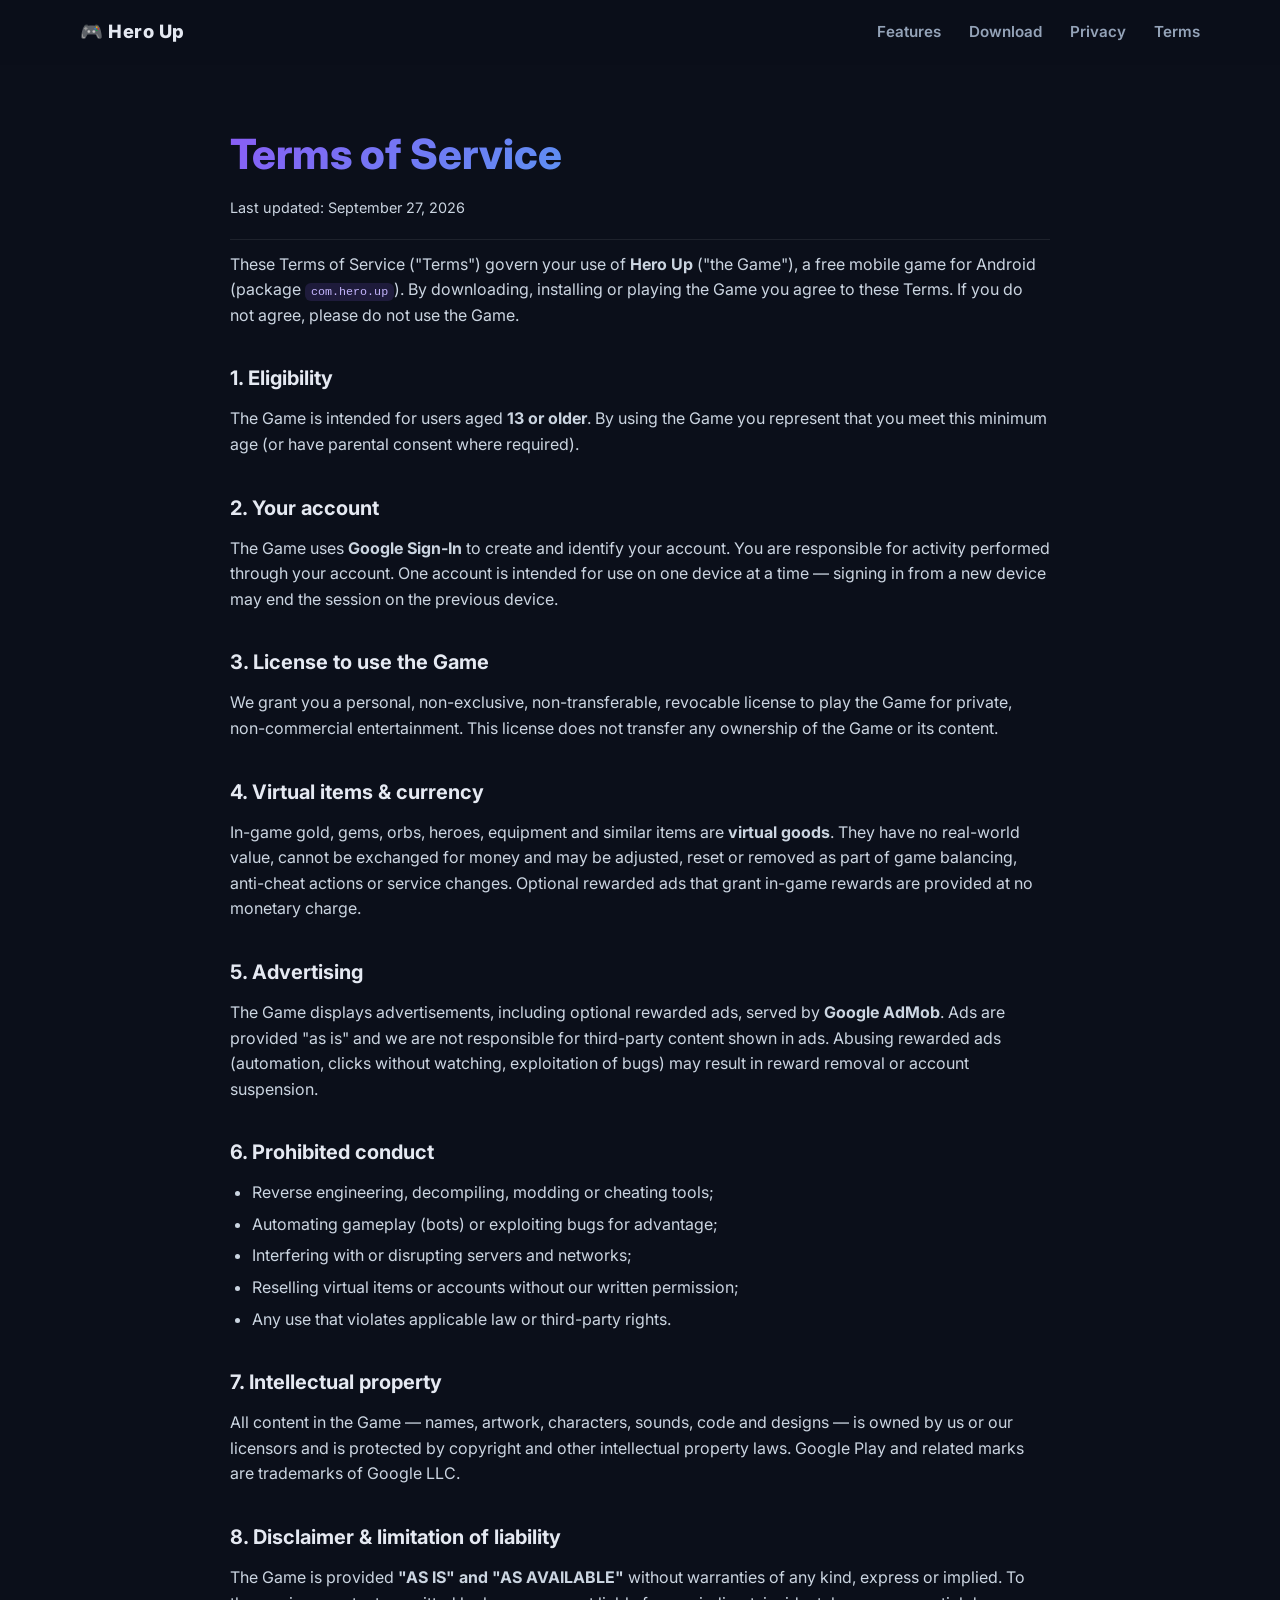
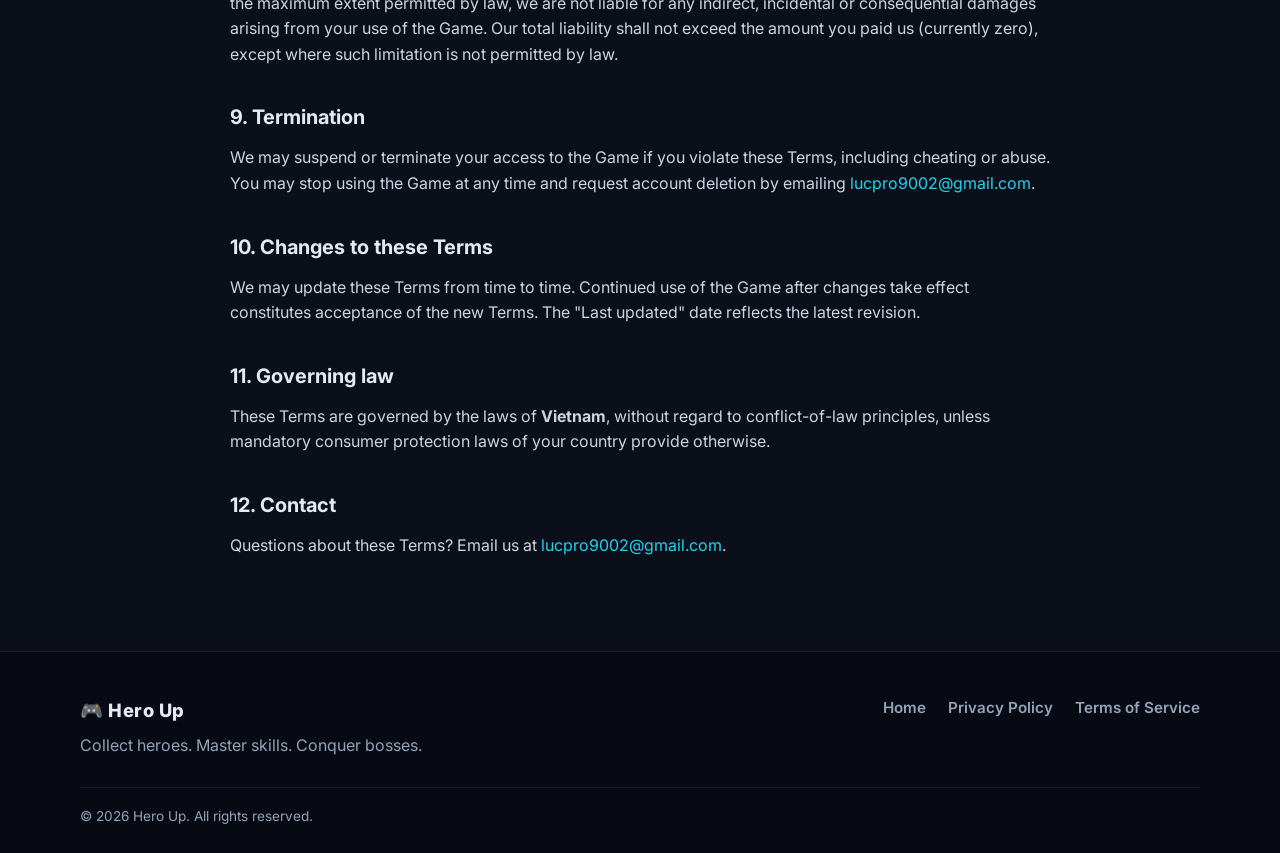
==== terms-of-service.html @ 2a6aec5f "first commit" ====
<!DOCTYPE html>
<html lang="en">
<head>
  <meta charset="UTF-8">
  <meta name="viewport" content="width=device-width, initial-scale=1.0">
  <title>Terms of Service — Hero Up</title>
  <meta name="description" content="Terms of Service for the Hero Up mobile game.">
  <link rel="icon" href="data:image/svg+xml,<svg xmlns='http://www.w3.org/2000/svg' viewBox='0 0 100 100'><text y='.9em' font-size='90'>🎮</text></svg>">
  <link rel="preconnect" href="https://fonts.googleapis.com">
  <link href="https://fonts.googleapis.com/css2?family=Inter:wght@400;600;700;800&display=swap" rel="stylesheet">
  <link rel="stylesheet" href="css/style.css">
</head>
<body>

<header class="site-header">
  <nav class="nav container">
    <a class="brand" href="index.html">🎮 Hero&nbsp;Up</a>
    <button class="nav-toggle" aria-label="Open menu">☰</button>
    <ul class="nav-links">
      <li><a href="index.html#features">Features</a></li>
      <li><a href="index.html#download">Download</a></li>
      <li><a href="privacy-policy.html">Privacy</a></li>
      <li><a href="terms-of-service.html">Terms</a></li>
    </ul>
  </nav>
</header>

<main class="legal-page">
  <div class="container legal-container">
    <h1>Terms of Service</h1>
    <p class="legal-updated">Last updated: September 27, 2026</p>

    <p>These Terms of Service ("Terms") govern your use of <strong>Hero Up</strong>
    ("the Game"), a free mobile game for Android (package <code>com.hero.up</code>).
    By downloading, installing or playing the Game you agree to these Terms.
    If you do not agree, please do not use the Game.</p>

    <h2>1. Eligibility</h2>
    <p>The Game is intended for users aged <strong>13 or older</strong>. By using the Game
    you represent that you meet this minimum age (or have parental consent where required).</p>

    <h2>2. Your account</h2>
    <p>The Game uses <strong>Google Sign-In</strong> to create and identify your account.
    You are responsible for activity performed through your account. One account is intended
    for use on one device at a time — signing in from a new device may end the session on
    the previous device.</p>

    <h2>3. License to use the Game</h2>
    <p>We grant you a personal, non-exclusive, non-transferable, revocable license to play
    the Game for private, non-commercial entertainment. This license does not transfer any
    ownership of the Game or its content.</p>

    <h2>4. Virtual items &amp; currency</h2>
    <p>In-game gold, gems, orbs, heroes, equipment and similar items are <strong>virtual goods</strong>.
    They have no real-world value, cannot be exchanged for money and may be adjusted, reset or
    removed as part of game balancing, anti-cheat actions or service changes. Optional rewarded
    ads that grant in-game rewards are provided at no monetary charge.</p>

    <h2>5. Advertising</h2>
    <p>The Game displays advertisements, including optional rewarded ads, served by
    <strong>Google AdMob</strong>. Ads are provided "as is" and we are not responsible for
    third-party content shown in ads. Abusing rewarded ads (automation, clicks without
    watching, exploitation of bugs) may result in reward removal or account suspension.</p>

    <h2>6. Prohibited conduct</h2>
    <ul>
      <li>Reverse engineering, decompiling, modding or cheating tools;</li>
      <li>Automating gameplay (bots) or exploiting bugs for advantage;</li>
      <li>Interfering with or disrupting servers and networks;</li>
      <li>Reselling virtual items or accounts without our written permission;</li>
      <li>Any use that violates applicable law or third-party rights.</li>
    </ul>

    <h2>7. Intellectual property</h2>
    <p>All content in the Game — names, artwork, characters, sounds, code and designs —
    is owned by us or our licensors and is protected by copyright and other intellectual
    property laws. Google Play and related marks are trademarks of Google LLC.</p>

    <h2>8. Disclaimer &amp; limitation of liability</h2>
    <p>The Game is provided <strong>"AS IS" and "AS AVAILABLE"</strong> without warranties of
    any kind, express or implied. To the maximum extent permitted by law, we are not liable for
    any indirect, incidental or consequential damages arising from your use of the Game.
    Our total liability shall not exceed the amount you paid us (currently zero), except where
    such limitation is not permitted by law.</p>

    <h2>9. Termination</h2>
    <p>We may suspend or terminate your access to the Game if you violate these Terms, including
    cheating or abuse. You may stop using the Game at any time and request account deletion by
    emailing <a href="mailto:lucpro9002@gmail.com">lucpro9002@gmail.com</a>.</p>

    <h2>10. Changes to these Terms</h2>
    <p>We may update these Terms from time to time. Continued use of the Game after changes
    take effect constitutes acceptance of the new Terms. The "Last updated" date reflects the
    latest revision.</p>

    <h2>11. Governing law</h2>
    <p>These Terms are governed by the laws of <strong>Vietnam</strong>, without regard to
    conflict-of-law principles, unless mandatory consumer protection laws of your country
    provide otherwise.</p>

    <h2>12. Contact</h2>
    <p>Questions about these Terms? Email us at
    <a href="mailto:lucpro9002@gmail.com">lucpro9002@gmail.com</a>.</p>
  </div>
</main>

<footer class="site-footer">
  <div class="container footer-grid">
    <div>
      <div class="brand">🎮 Hero&nbsp;Up</div>
      <p class="muted">Collect heroes. Master skills. Conquer bosses.</p>
    </div>
    <nav class="footer-links">
      <a href="index.html">Home</a>
      <a href="privacy-policy.html">Privacy Policy</a>
      <a href="terms-of-service.html">Terms of Service</a>
    </nav>
  </div>
  <div class="container footer-bottom">
    <span>© 2026 Hero Up. All rights reserved.</span>
  </div>
</footer>

<script src="js/main.js"></script>
</body>
</html>
---- css/style.css ----
/* ============================================================
   Hero Up — official website stylesheet
   Dark gaming theme · Inter · gradient accents · responsive
   ============================================================ */

:root {
  --bg: #0b0f1a;
  --bg-soft: #111827;
  --bg-card: #151c2e;
  --border: rgba(255, 255, 255, 0.08);
  --text: #e5e9f2;
  --muted: #94a3b8;
  --accent: #8b5cf6;
  --accent-2: #22d3ee;
  --grad: linear-gradient(135deg, #8b5cf6 0%, #22d3ee 100%);
  --radius: 16px;
  --shadow: 0 10px 40px rgba(0, 0, 0, 0.45);
  --font: "Inter", system-ui, -apple-system, "Segoe UI", Roboto, sans-serif;
}

* { margin: 0; padding: 0; box-sizing: border-box; }

html { scroll-behavior: smooth; }

body {
  font-family: var(--font);
  background: var(--bg);
  color: var(--text);
  line-height: 1.6;
  -webkit-font-smoothing: antialiased;
}

img { max-width: 100%; display: block; }
a { color: var(--accent-2); text-decoration: none; }
a:hover { text-decoration: underline; }
code {
  background: rgba(139, 92, 246, 0.15);
  padding: 2px 6px; border-radius: 6px;
  font-size: 0.9em; color: #c4b5fd;
}

.container { width: min(1120px, 92%); margin-inline: auto; }

.muted { color: var(--muted); }
.small { font-size: 0.85rem; }

.grad-text {
  background: var(--grad);
  -webkit-background-clip: text;
  background-clip: text;
  color: transparent;
}

/* ===== Header / Nav ===== */
.site-header {
  position: sticky; top: 0; z-index: 50;
  background: rgba(11, 15, 26, 0.85);
  backdrop-filter: blur(12px);
  border-bottom: 1px solid transparent;
  transition: border-color 0.2s, box-shadow 0.2s;
}
.site-header.scrolled {
  border-bottom-color: var(--border);
  box-shadow: 0 6px 24px rgba(0, 0, 0, 0.35);
}

.nav {
  display: flex; align-items: center; justify-content: space-between;
  height: 64px;
}
.brand {
  font-weight: 800; font-size: 1.15rem; color: var(--text);
  letter-spacing: 0.5px;
}
.brand:hover { text-decoration: none; }

.nav-links {
  display: flex; gap: 28px; list-style: none; align-items: center;
}
.nav-links a {
  color: var(--muted); font-weight: 600; font-size: 0.95rem;
  transition: color 0.15s;
}
.nav-links a:hover { color: var(--text); text-decoration: none; }

.nav-toggle {
  display: none;
  background: none; border: 0; color: var(--text);
  font-size: 1.5rem; cursor: pointer;
}

/* ===== Buttons ===== */
.btn {
  display: inline-block;
  padding: 14px 28px;
  border-radius: 999px;
  font-weight: 700; font-size: 1rem;
  cursor: pointer; border: 0;
  transition: transform 0.15s, box-shadow 0.15s, background 0.15s;
}
.btn:hover { transform: translateY(-2px); text-decoration: none; }
.btn-primary {
  background: var(--grad);
  color: #0b0f1a;
  box-shadow: 0 8px 24px rgba(139, 92, 246, 0.35);
}
.btn-primary:hover { box-shadow: 0 12px 32px rgba(34, 211, 238, 0.35); }
.btn-ghost {
  background: transparent;
  color: var(--text);
  border: 1px solid var(--border);
}
.btn-ghost:hover { background: rgba(255, 255, 255, 0.06); }
.btn-lg { padding: 18px 40px; font-size: 1.1rem; }

/* ===== Hero ===== */
.hero {
  position: relative;
  padding: 90px 0 70px;
  overflow: hidden;
  background:
    radial-gradient(600px 300px at 15% 0%, rgba(139, 92, 246, 0.25), transparent 60%),
    radial-gradient(700px 400px at 90% 20%, rgba(34, 211, 238, 0.15), transparent 60%);
}
.hero-grid {
  display: grid;
  grid-template-columns: 1.15fr 0.85fr;
  gap: 48px;
  align-items: center;
}
.badge {
  display: inline-block;
  font-size: 0.8rem; font-weight: 700;
  color: var(--accent-2);
  background: rgba(34, 211, 238, 0.12);
  border: 1px solid rgba(34, 211, 238, 0.35);
  padding: 6px 14px; border-radius: 999px;
  margin-bottom: 20px; letter-spacing: 1px;
}
.hero h1 {
  font-size: clamp(2.4rem, 5vw, 3.6rem);
  line-height: 1.12; font-weight: 800;
  margin-bottom: 18px;
}
.lead {
  color: var(--muted);
  font-size: 1.1rem;
  max-width: 54ch;
  margin-bottom: 30px;
}
.cta-row { display: flex; gap: 16px; flex-wrap: wrap; margin-bottom: 40px; }

.hero-stats { display: flex; gap: 40px; list-style: none; }
.hero-stats li { display: flex; flex-direction: column; }
.hero-stats strong {
  font-size: 1.7rem; font-weight: 800;
  background: var(--grad);
  -webkit-background-clip: text; background-clip: text; color: transparent;
}
.hero-stats span { color: var(--muted); font-size: 0.85rem; }

/* --- Phone mockup (pure CSS) --- */
.hero-visual { position: relative; display: flex; justify-content: center; }
.phone {
  position: relative; z-index: 2;
  width: 260px; height: 520px;
  background: #05070d;
  border: 3px solid #2a3350;
  border-radius: 36px;
  padding: 14px;
  box-shadow: var(--shadow);
  transform: rotate(4deg);
}
.phone-screen {
  height: 100%;
  border-radius: 24px;
  background: linear-gradient(180deg, #1a2340 0%, #0e1428 100%);
  display: flex; flex-direction: column;
  align-items: center;
  padding: 18px 14px;
  gap: 16px;
}
.mock-hud { width: 100%; display: flex; align-items: center; gap: 10px; }
.mock-avatar {
  width: 42px; height: 42px; border-radius: 50%;
  background: var(--grad); flex-shrink: 0;
}
.mock-bars { display: flex; flex-direction: column; gap: 6px; flex: 1; }
.mock-bars i { height: 9px; border-radius: 6px; display: block; }
.mock-bars i:nth-child(1) { background: linear-gradient(90deg, #22c55e, #4ade80); width: 90%; }
.mock-bars i:nth-child(2) { background: linear-gradient(90deg, #3b82f6, #60a5fa); width: 65%; }
.mock-hero {
  font-size: 110px;
  filter: drop-shadow(0 12px 24px rgba(139, 92, 246, 0.5));
  margin: auto 0;
}
.mock-skillbar { display: flex; gap: 10px; }
.mock-skillbar i {
  width: 44px; height: 44px; border-radius: 12px;
  background: rgba(255, 255, 255, 0.08);
  border: 1px solid var(--border);
  display: block;
}
.mock-skillbar i:nth-child(1) { background: rgba(139, 92, 246, 0.4); }
.mock-btn {
  width: 100%; text-align: center;
  padding: 12px; border-radius: 14px;
  background: var(--grad);
  color: #0b0f1a; font-weight: 800; letter-spacing: 2px;
}
.glow {
  position: absolute; border-radius: 50%;
  filter: blur(70px); opacity: 0.5; z-index: 1;
}
.glow-1 { width: 220px; height: 220px; background: #8b5cf6; top: -30px; left: 0; }
.glow-2 { width: 200px; height: 200px; background: #22d3ee; bottom: -20px; right: 0; }

/* ===== Generic sections ===== */
.section { padding: 84px 0; }
.section-alt { background: var(--bg-soft); }
.section-title {
  text-align: center;
  font-size: clamp(1.8rem, 3.4vw, 2.5rem);
  font-weight: 800;
  margin-bottom: 14px;
}
.section-sub {
  text-align: center;
  color: var(--muted);
  margin-bottom: 44px;
}

/* ===== Feature cards ===== */
.features-grid {
  display: grid;
  grid-template-columns: repeat(3, 1fr);
  gap: 24px;
}
.card {
  background: var(--bg-card);
  border: 1px solid var(--border);
  border-radius: var(--radius);
  padding: 28px 26px;
  transition: transform 0.2s, border-color 0.2s, box-shadow 0.2s;
}
.card:hover {
  transform: translateY(-6px);
  border-color: rgba(139, 92, 246, 0.5);
  box-shadow: 0 16px 40px rgba(0, 0, 0, 0.45);
}
.card-icon {
  font-size: 2rem;
  width: 56px; height: 56px;
  display: grid; place-items: center;
  border-radius: 14px;
  background: rgba(139, 92, 246, 0.14);
  border: 1px solid rgba(139, 92, 246, 0.3);
  margin-bottom: 18px;
}
.card h3 { font-size: 1.15rem; margin-bottom: 8px; }
.card p { color: var(--muted); font-size: 0.95rem; }

/* ===== Heroes ===== */
.heroes-grid {
  display: grid;
  grid-template-columns: repeat(5, 1fr);
  gap: 18px;
}
.hero-card {
  background: var(--bg-card);
  border: 1px solid var(--border);
  border-radius: var(--radius);
  padding: 22px 18px;
  text-align: center;
  transition: transform 0.2s, border-color 0.2s;
}
.hero-card:hover { transform: translateY(-6px); border-color: rgba(34, 211, 238, 0.5); }
.hero-face {
  font-size: 2.6rem;
  width: 76px; height: 76px;
  margin: 0 auto 14px;
  display: grid; place-items: center;
  border-radius: 50%;
  background: rgba(255, 255, 255, 0.05);
  border: 2px solid var(--border);
}
.hero-card h3 { font-size: 1.05rem; margin-bottom: 2px; }
.rarity {
  display: inline-block;
  font-size: 0.72rem; font-weight: 700; letter-spacing: 0.5px;
  color: var(--muted);
  margin-bottom: 10px;
}
.hero-card p { font-size: 0.85rem; color: var(--muted); }

.c-rob .hero-face { border-color: #4ade80; box-shadow: 0 0 24px rgba(74, 222, 128, 0.25); }
.c-lina .hero-face { border-color: #f87171; box-shadow: 0 0 24px rgba(248, 113, 113, 0.25); }
.c-arthur .hero-face { border-color: #fbbf24; box-shadow: 0 0 24px rgba(251, 191, 36, 0.25); }
.c-shin .hero-face { border-color: #60a5fa; box-shadow: 0 0 24px rgba(96, 165, 250, 0.25); }
.c-nyx .hero-face { border-color: #c084fc; box-shadow: 0 0 24px rgba(192, 132, 252, 0.25); }

/* ===== Download CTA ===== */
.download { padding-bottom: 100px; }
.download-box {
  text-align: center;
  background:
    radial-gradient(500px 220px at 50% 0%, rgba(139, 92, 246, 0.28), transparent 70%),
    var(--bg-card);
  border: 1px solid var(--border);
  border-radius: 24px;
  padding: 64px 24px;
}
.download-box h2 { font-size: clamp(1.7rem, 3vw, 2.3rem); margin-bottom: 12px; }
.download-box p { color: var(--muted); margin-bottom: 28px; }
.download-box .small { margin-top: 18px; margin-bottom: 0; }

/* ===== Legal pages (privacy / terms) ===== */
.legal-page { padding: 56px 0 80px; }
.legal-container { max-width: 820px; }
.legal-container h1 {
  font-size: clamp(1.9rem, 3.6vw, 2.6rem);
  font-weight: 800;
  margin-bottom: 8px;
  background: var(--grad);
  -webkit-background-clip: text; background-clip: text; color: transparent;
}
.legal-updated {
  color: var(--muted);
  font-size: 0.9rem;
  margin-bottom: 32px;
  padding-bottom: 20px;
  border-bottom: 1px solid var(--border);
}
.legal-container h2 {
  font-size: 1.25rem;
  margin: 34px 0 12px;
  color: var(--text);
}
.legal-container h3 {
  font-size: 1.02rem;
  margin: 20px 0 8px;
  color: #c4b5fd;
}
.legal-container p { color: #cbd5e1; margin-bottom: 12px; }
.legal-container ul {
  margin: 0 0 14px 22px;
  color: #cbd5e1;
}
.legal-container li { margin-bottom: 6px; }

/* ===== Footer ===== */
.site-footer {
  background: #070a12;
  border-top: 1px solid var(--border);
  padding-top: 44px;
  margin-top: auto;
}
.footer-grid {
  display: flex; justify-content: space-between;
  align-items: flex-start; gap: 24px;
  flex-wrap: wrap;
  padding-bottom: 28px;
}
.site-footer .brand { margin-bottom: 8px; }
.footer-links { display: flex; gap: 22px; flex-wrap: wrap; }
.footer-links a {
  color: var(--muted); font-size: 0.95rem; font-weight: 600;
}
.footer-links a:hover { color: var(--text); text-decoration: none; }
.footer-bottom {
  border-top: 1px solid var(--border);
  padding: 18px 0 26px;
  color: var(--muted);
  font-size: 0.85rem;
}

/* ===== Responsive ===== */
@media (max-width: 980px) {
  .features-grid { grid-template-columns: repeat(2, 1fr); }
  .heroes-grid { grid-template-columns: repeat(3, 1fr); }
}

@media (max-width: 820px) {
  .hero { padding: 60px 0 50px; }
  .hero-grid { grid-template-columns: 1fr; gap: 36px; }
  .hero-visual { order: -1; }
  .phone { transform: rotate(0deg); width: 230px; height: 460px; }
  .mock-hero { font-size: 88px; }
  .hero-stats { gap: 26px; }
  .nav-toggle { display: block; }
  .nav-links {
    display: none;
    position: absolute; top: 64px; left: 0; right: 0;
    flex-direction: column; gap: 0;
    background: rgba(11, 15, 26, 0.98);
    border-bottom: 1px solid var(--border);
    padding: 8px 4%;
  }
  .nav-links.open { display: flex; }
  .nav-links li { width: 100%; }
  .nav-links a {
    display: block;
    padding: 14px 0;
    border-bottom: 1px solid var(--border);
  }
  .nav-links li:last-child a { border-bottom: 0; }
  .section { padding: 62px 0; }
}

@media (max-width: 560px) {
  .features-grid { grid-template-columns: 1fr; }
  .heroes-grid { grid-template-columns: repeat(2, 1fr); }
  .cta-row .btn { width: 100%; text-align: center; }
  .download-box { padding: 44px 18px; }
  .legal-container h2 { font-size: 1.12rem; }
}
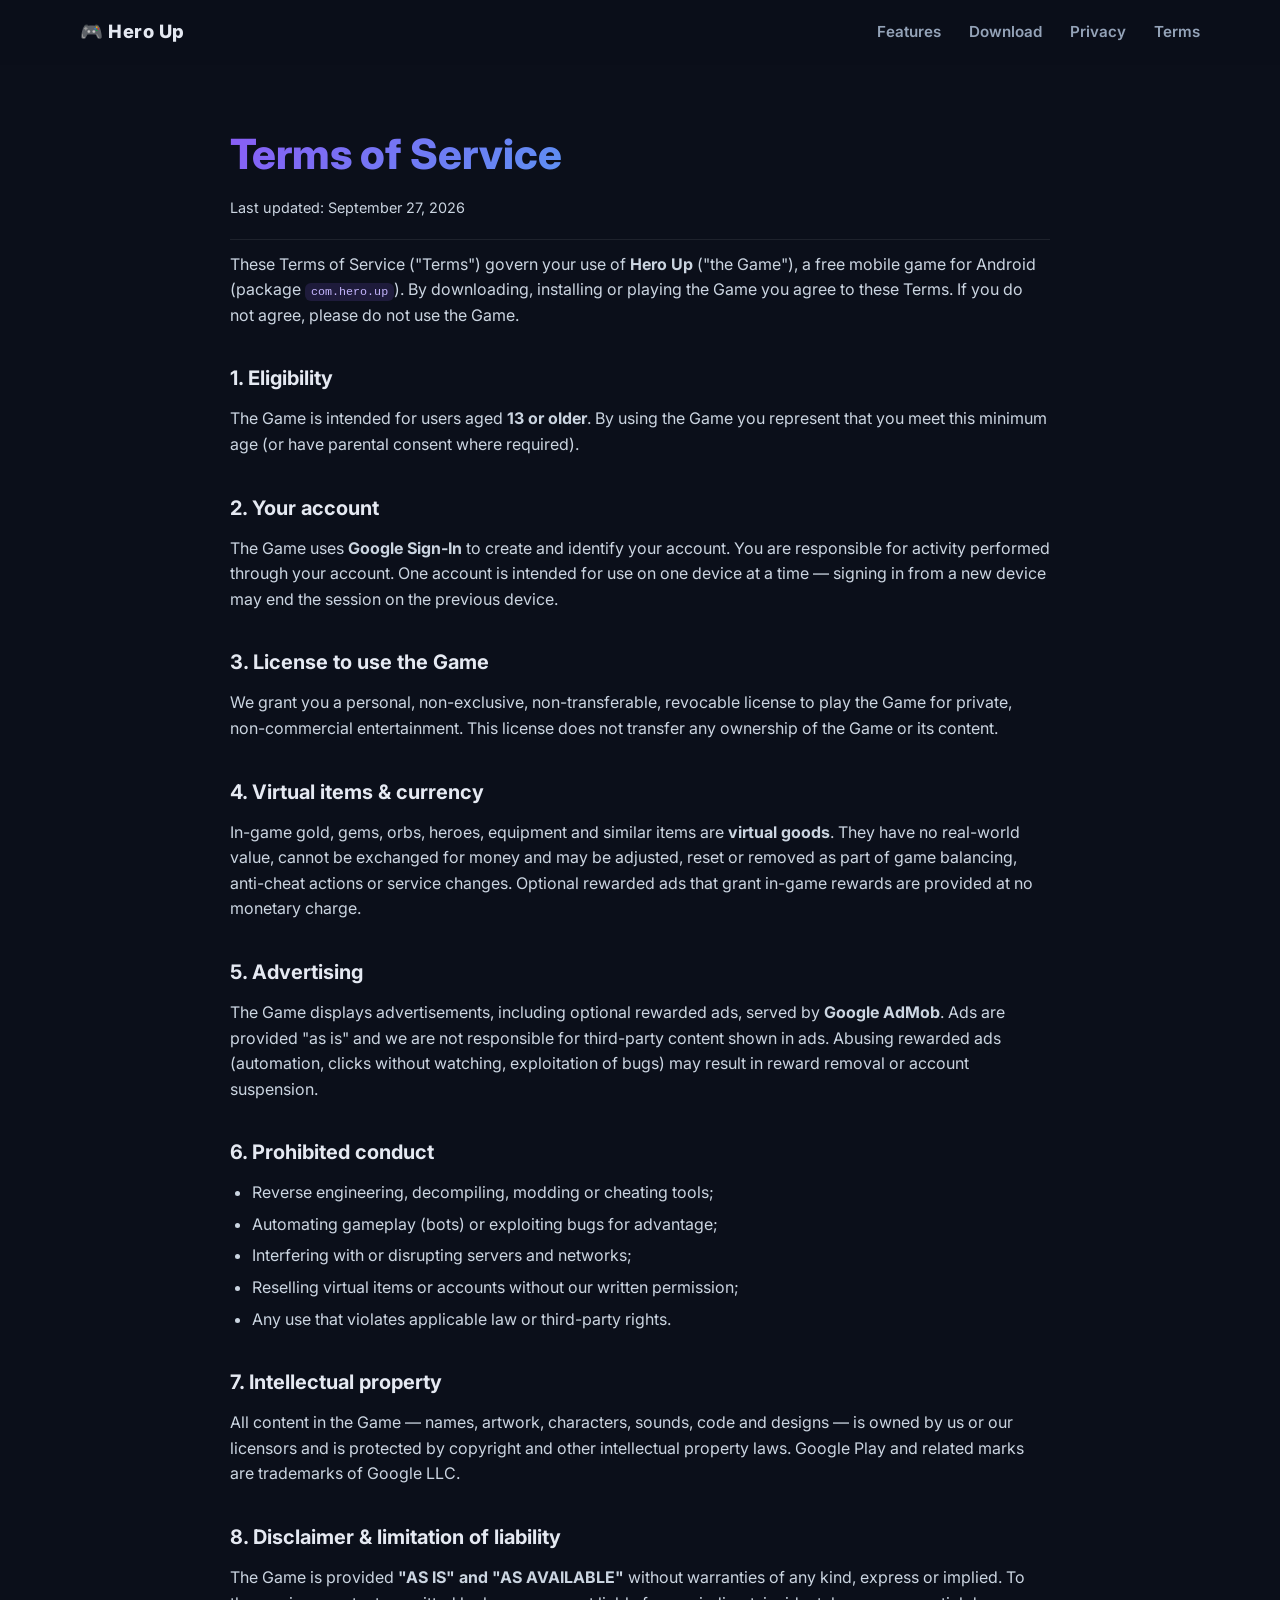
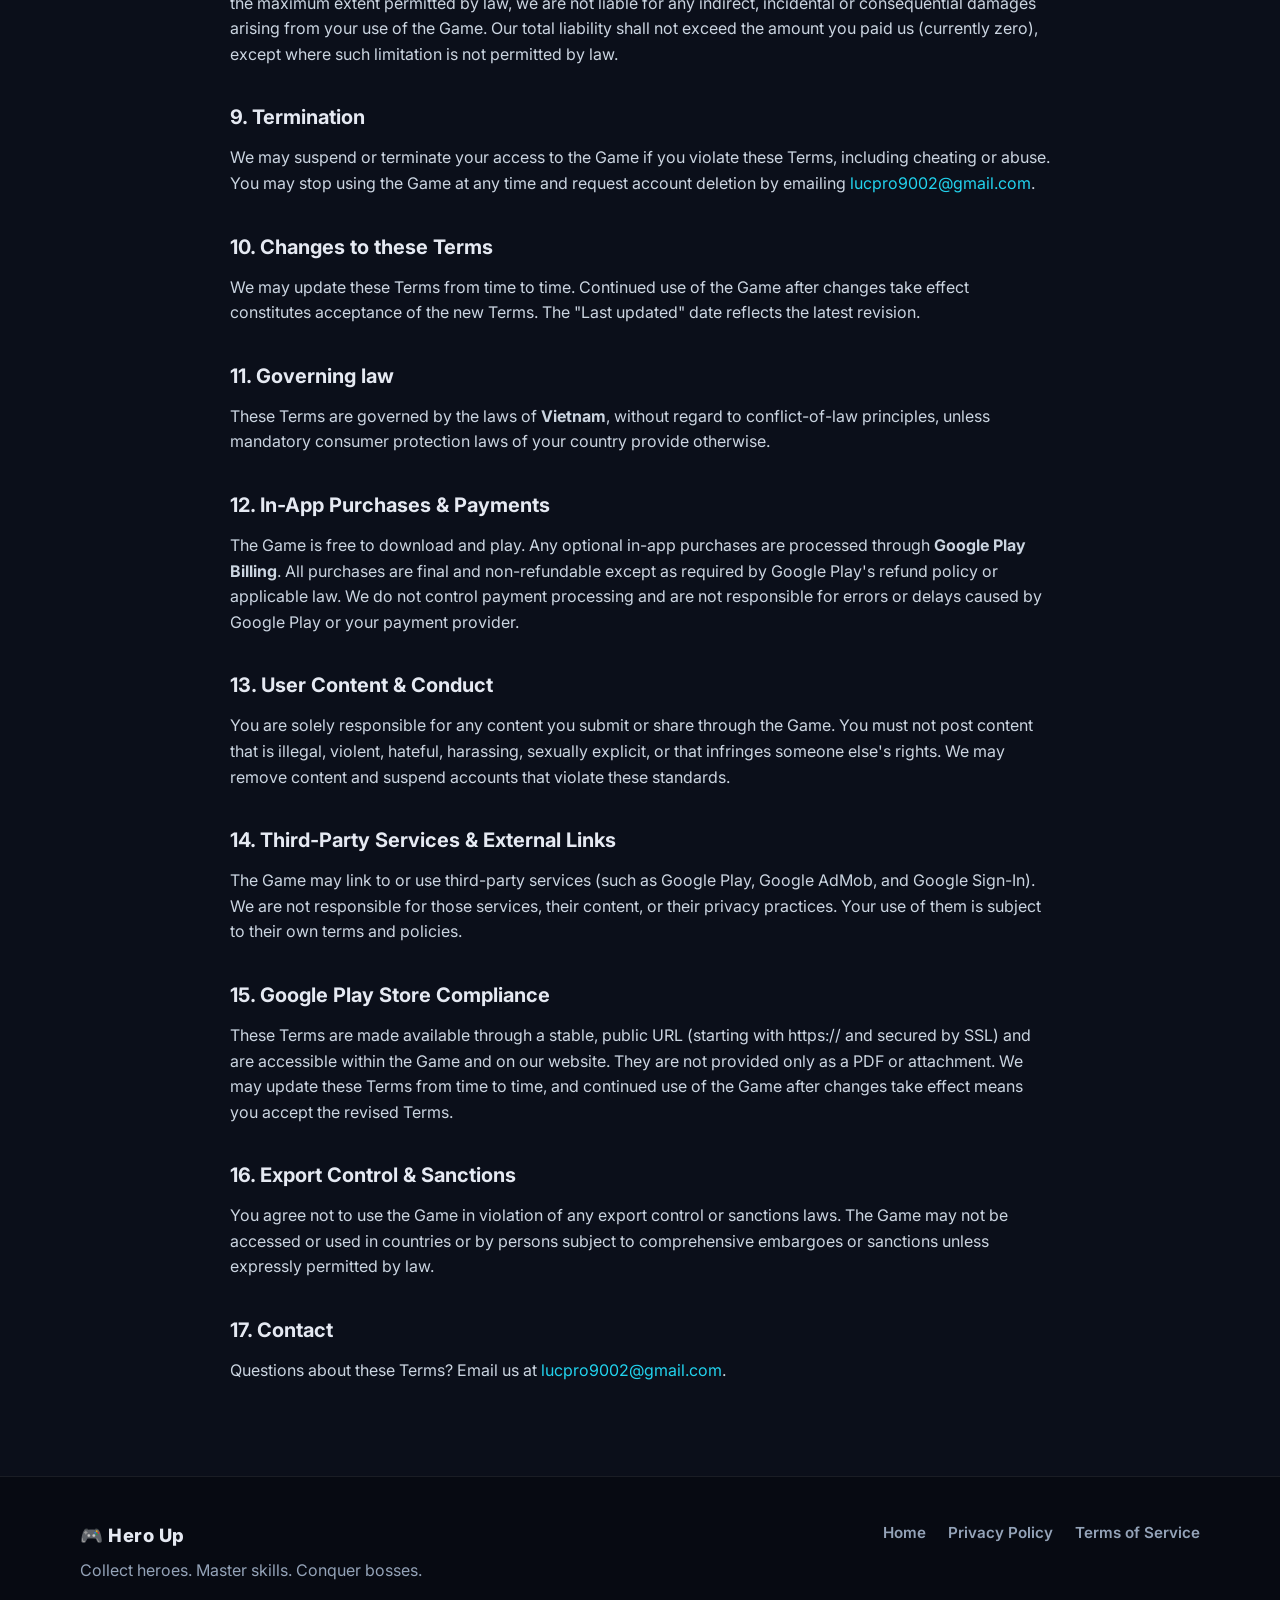
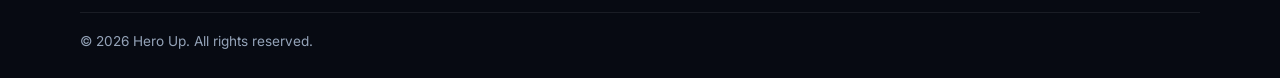
==== commit 3251a162: "add term" ====
--- a/terms-of-service.html
+++ b/terms-of-service.html
@@ -98,7 +98,36 @@
     conflict-of-law principles, unless mandatory consumer protection laws of your country
     provide otherwise.</p>
 
-    <h2>12. Contact</h2>
+    <h2>12. In-App Purchases &amp; Payments</h2>
+    <p>The Game is free to download and play. Any optional in-app purchases are processed
+    through <strong>Google Play Billing</strong>. All purchases are final and non-refundable
+    except as required by Google Play's refund policy or applicable law. We do not control
+    payment processing and are not responsible for errors or delays caused by Google Play or
+    your payment provider.</p>
+
+    <h2>13. User Content &amp; Conduct</h2>
+    <p>You are solely responsible for any content you submit or share through the Game. You
+    must not post content that is illegal, violent, hateful, harassing, sexually explicit, or
+    that infringes someone else's rights. We may remove content and suspend accounts that
+    violate these standards.</p>
+
+    <h2>14. Third-Party Services &amp; External Links</h2>
+    <p>The Game may link to or use third-party services (such as Google Play, Google AdMob,
+    and Google Sign-In). We are not responsible for those services, their content, or their
+    privacy practices. Your use of them is subject to their own terms and policies.</p>
+
+    <h2>15. Google Play Store Compliance</h2>
+    <p>These Terms are made available through a stable, public URL (starting with https:// and
+    secured by SSL) and are accessible within the Game and on our website. They are not
+    provided only as a PDF or attachment. We may update these Terms from time to time, and
+    continued use of the Game after changes take effect means you accept the revised Terms.</p>
+
+    <h2>16. Export Control &amp; Sanctions</h2>
+    <p>You agree not to use the Game in violation of any export control or sanctions laws.
+    The Game may not be accessed or used in countries or by persons subject to comprehensive
+    embargoes or sanctions unless expressly permitted by law.</p>
+
+    <h2>17. Contact</h2>
     <p>Questions about these Terms? Email us at
     <a href="mailto:lucpro9002@gmail.com">lucpro9002@gmail.com</a>.</p>
   </div>
